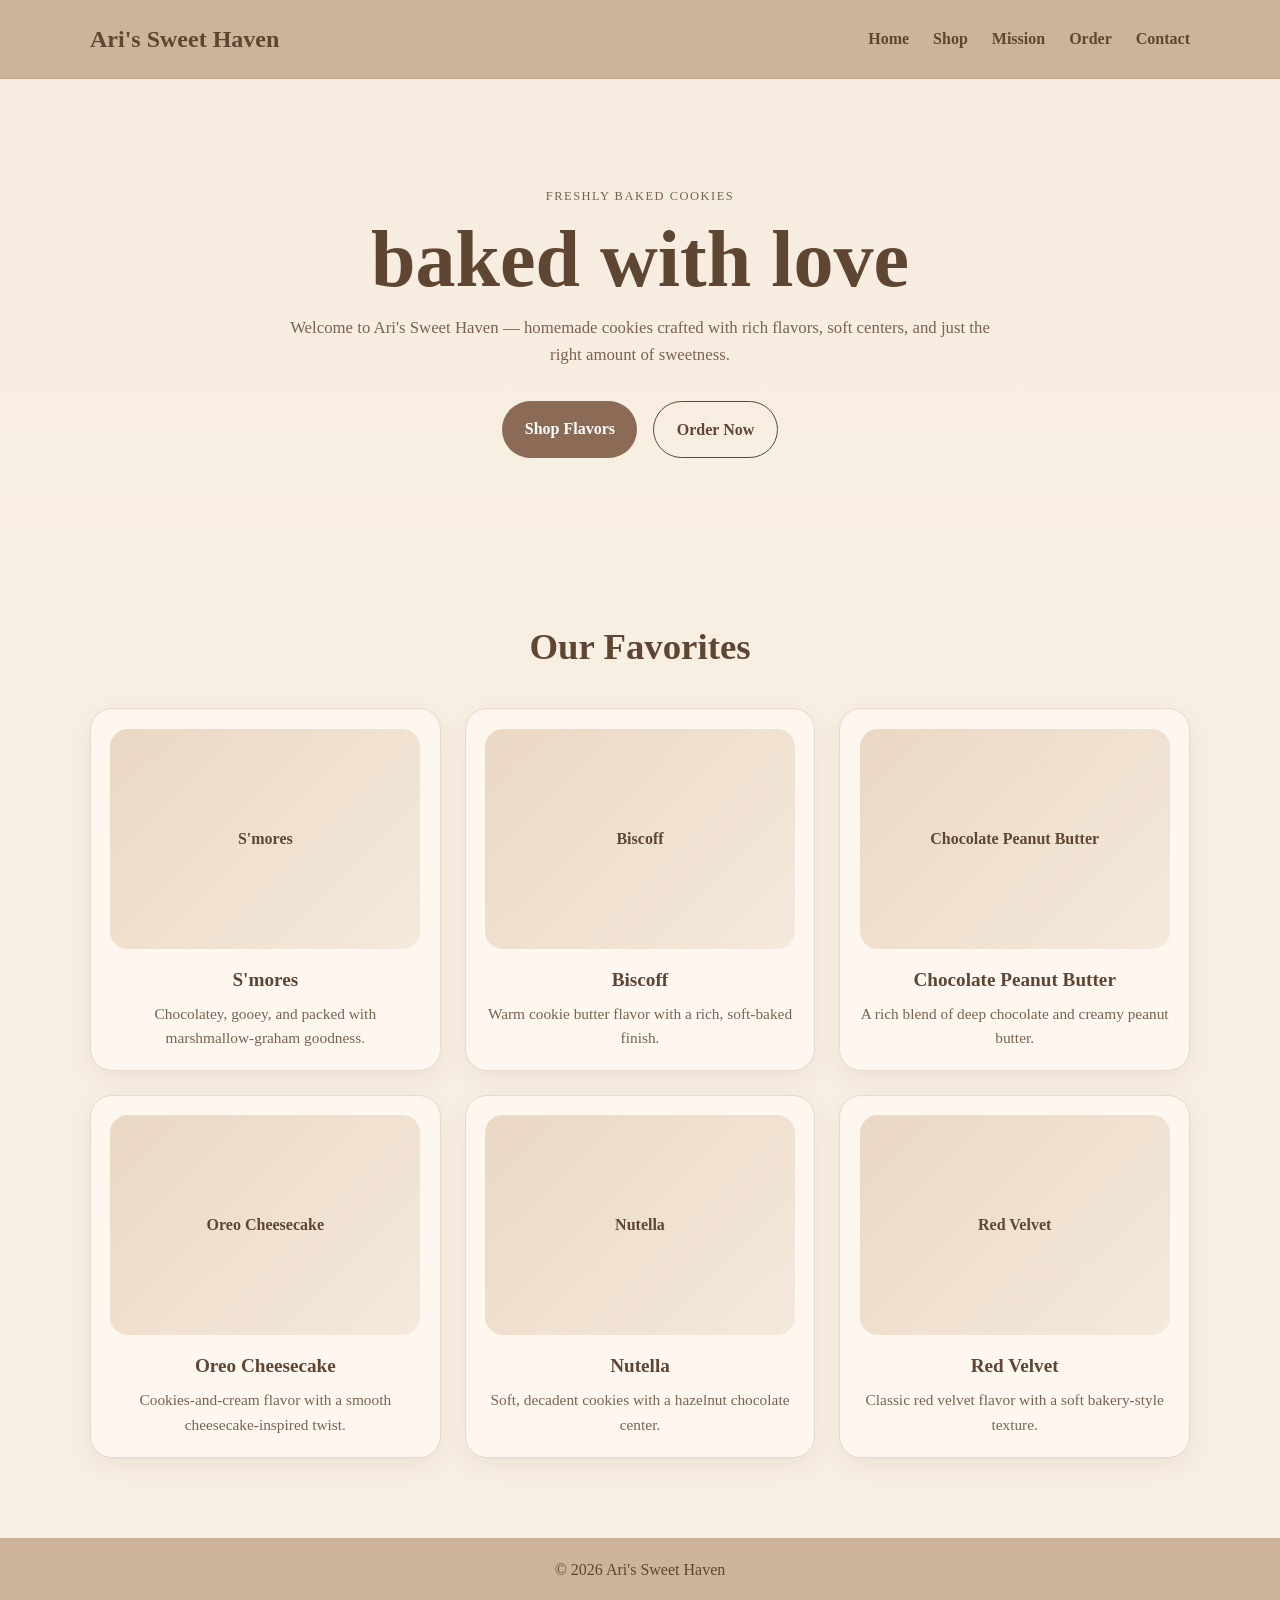
==== index.html @ 971fd6a3 "Restore website to previous version" ====
<!DOCTYPE html>
<html lang="en">
<head>
  <meta charset="UTF-8" />
  <meta name="viewport" content="width=device-width, initial-scale=1.0"/>
  <title>Ari's Sweet Haven</title>
  <link rel="stylesheet" href="styles.css" />
</head>
<body>

<header class="site-header">
  <div class="container nav">
    <a href="index.html" class="logo">Ari's Sweet Haven</a>

    <nav>
      <ul class="nav-links">
        <li><a href="index.html">Home</a></li>
        <li><a href="shop.html">Shop</a></li>
        <li><a href="mission.html">Mission</a></li>
        <li><a href="order.html">Order</a></li>
        <li><a href="contact.html">Contact</a></li>
      </ul>
    </nav>
  </div>
</header>

<main>
  <section class="hero">
    <div class="container hero-content">
      <p class="eyebrow">Freshly baked cookies</p>
      <h1>baked with love</h1>

      <p class="hero-text">
        Welcome to Ari's Sweet Haven — homemade cookies crafted with rich flavors,
        soft centers, and just the right amount of sweetness.
      </p>

      <div class="hero-buttons">
        <a href="shop.html" class="btn">Shop Flavors</a>
        <a href="order.html" class="btn btn-outline">Order Now</a>
      </div>
    </div>
  </section>

  <section class="favorites">
    <div class="container">
      <h2>Our Favorites</h2>

      <div class="card-grid">
        <article class="cookie-card">
          <div class="cookie-image placeholder">S'mores</div>
          <h3>S'mores</h3>
          <p>Chocolatey, gooey, and packed with marshmallow-graham goodness.</p>
        </article>

        <article class="cookie-card">
          <div class="cookie-image placeholder">Biscoff</div>
          <h3>Biscoff</h3>
          <p>Warm cookie butter flavor with a rich, soft-baked finish.</p>
        </article>

        <article class="cookie-card">
          <div class="cookie-image placeholder">Chocolate Peanut Butter</div>
          <h3>Chocolate Peanut Butter</h3>
          <p>A rich blend of deep chocolate and creamy peanut butter.</p>
        </article>

        <article class="cookie-card">
          <div class="cookie-image placeholder">Oreo Cheesecake</div>
          <h3>Oreo Cheesecake</h3>
          <p>Cookies-and-cream flavor with a smooth cheesecake-inspired twist.</p>
        </article>

        <article class="cookie-card">
          <div class="cookie-image placeholder">Nutella</div>
          <h3>Nutella</h3>
          <p>Soft, decadent cookies with a hazelnut chocolate center.</p>
        </article>

        <article class="cookie-card">
          <div class="cookie-image placeholder">Red Velvet</div>
          <h3>Red Velvet</h3>
          <p>Classic red velvet flavor with a soft bakery-style texture.</p>
        </article>
      </div>
    </div>
  </section>
</main>

<footer class="site-footer">
  <div class="container footer-content">
    <p>© 2026 Ari's Sweet Haven</p>
  </div>
</footer>

</body>
</html>
---- styles.css ----
:root {
  --bg: #f8efe3;
  --bg-soft: #fdf7f0;
  --header: #ccb39a;
  --text: #5f4632;
  --text-soft: #7a624f;
  --button: #8b6b55;
  --button-hover: #755742;
  --white: #ffffff;
  --border: #e8d9ca;
  --shadow: 0 8px 24px rgba(95, 70, 50, 0.08);
}

* {
  box-sizing: border-box;
}

html {
  scroll-behavior: smooth;
}

body {
  margin: 0;
  font-family: Georgia, "Times New Roman", serif;
  background-color: var(--bg);
  color: var(--text);
  line-height: 1.6;
}

img {
  max-width: 100%;
  display: block;
}

a {
  color: inherit;
  text-decoration: none;
}

.container {
  width: min(1100px, 92%);
  margin: 0 auto;
}

.site-header {
  background: var(--header);
  position: sticky;
  top: 0;
  z-index: 100;
  border-bottom: 1px solid rgba(95, 70, 50, 0.08);
}

.nav {
  display: flex;
  justify-content: space-between;
  align-items: center;
  min-height: 78px;
  gap: 2rem;
}

.logo {
  font-size: 1.5rem;
  font-weight: 700;
  color: var(--text);
}

.nav-links {
  display: flex;
  list-style: none;
  gap: 1.5rem;
  margin: 0;
  padding: 0;
}

.nav-links a {
  color: var(--text);
  font-weight: 600;
}

.nav-links a:hover {
  color: var(--white);
}

.hero {
  padding: 6rem 0 5rem;
  background: linear-gradient(to bottom, #f6ebde, #f8efe3);
  text-align: center;
}

.eyebrow,
.section-label {
  text-transform: uppercase;
  letter-spacing: 0.12em;
  font-size: 0.78rem;
  color: var(--text-soft);
  margin-bottom: 0.75rem;
}

.hero h1 {
  font-size: clamp(2.8rem, 7vw, 5rem);
  line-height: 1;
  margin: 0 0 1rem;
  text-transform: lowercase;
}

.hero-text {
  max-width: 700px;
  margin: 0 auto 2rem;
  font-size: 1.05rem;
  color: var(--text-soft);
}

.hero-buttons {
  display: flex;
  justify-content: center;
  gap: 1rem;
  flex-wrap: wrap;
}

.btn {
  display: inline-block;
  background: var(--button);
  color: var(--white);
  padding: 0.9rem 1.4rem;
  border-radius: 999px;
  font-weight: 600;
  transition: 0.2s ease;
}

.btn:hover {
  background: var(--button-hover);
}

.btn-outline {
  background: transparent;
  color: var(--text);
  border: 1px solid var(--text);
}

.btn-outline:hover {
  background: var(--text);
  color: var(--white);
}

.favorites,
.about,
.contact {
  padding: 5rem 0;
}

.favorites h2,
.about h2,
.contact h2 {
  text-align: center;
  font-size: 2.3rem;
  margin-top: 0;
  margin-bottom: 2rem;
}

.card-grid {
  display: grid;
  grid-template-columns: repeat(3, minmax(0, 1fr));
  gap: 1.5rem;
}

.cookie-card {
  background: var(--bg-soft);
  border: 1px solid var(--border);
  border-radius: 22px;
  padding: 1.2rem;
  box-shadow: var(--shadow);
  text-align: center;
}

.cookie-image {
  height: 220px;
  border-radius: 18px;
  margin-bottom: 1rem;
  display: grid;
  place-items: center;
  font-weight: 700;
  color: var(--text);
}

.placeholder {
  background:
    linear-gradient(135deg, #ead8c3, #f5e9dc);
}

.cookie-card h3 {
  margin: 0.4rem 0;
  font-size: 1.2rem;
}

.cookie-card p {
  margin: 0;
  color: var(--text-soft);
  font-size: 0.96rem;
}

.about-box,
.contact-box {
  background: var(--bg-soft);
  border: 1px solid var(--border);
  border-radius: 24px;
  box-shadow: var(--shadow);
  padding: 2.5rem;
  max-width: 900px;
  margin: 0 auto;
}

.about-box h2,
.contact-box h2 {
  text-align: left;
  margin-bottom: 1rem;
}

.contact-box a[href^="mailto:"] {
  font-weight: 700;
}

.site-footer {
  background: var(--header);
  padding: 1.2rem 0;
  text-align: center;
}

.footer-content p {
  margin: 0;
  color: var(--text);
}

@media (max-width: 900px) {
  .card-grid {
    grid-template-columns: repeat(2, minmax(0, 1fr));
  }
}

@media (max-width: 700px) {
  .nav {
    flex-direction: column;
    justify-content: center;
    padding: 1rem 0;
  }

  .nav-links {
    flex-wrap: wrap;
    justify-content: center;
    gap: 0.9rem 1.2rem;
  }

  .card-grid {
    grid-template-columns: 1fr;
  }

  .hero {
    padding-top: 4.5rem;
  }
}
.order-section {
  background-color: #f8f1e7;
  padding: 60px 20px;
}

.order-container {
  max-width: 1200px;
  margin: 0 auto;
}

.order-section h2 {
  text-align: center;
  font-size: 2.2rem;
  color: #7a5c4b;
  margin-bottom: 10px;
}

.order-intro {
  text-align: center;
  max-width: 700px;
  margin: 0 auto 40px;
  color: #6d5a4d;
  line-height: 1.6;
}

.shop-grid {
  display: grid;
  grid-template-columns: 1.2fr 1fr;
  gap: 30px;
}

.products {
  display: grid;
  grid-template-columns: repeat(auto-fit, minmax(220px, 1fr));
  gap: 20px;
}

.product-card,
.cart-box,
.order-form {
  background: #fffaf5;
  border: 1px solid #e7d8c8;
  border-radius: 18px;
  padding: 20px;
  box-shadow: 0 6px 18px rgba(0, 0, 0, 0.05);
}

.product-card h3,
.cart-box h3,
.order-form h3 {
  color: #7a5c4b;
  margin-bottom: 10px;
}

.product-card p,
.cart-box p,
.order-form label,
.payment-info p {
  color: #5f4a3d;
}

.price {
  font-weight: bold;
  margin: 12px 0;
}

.product-card button,
.checkout-btn,
.submit-order-btn {
  background-color: #b69072;
  color: white;
  border: none;
  border-radius: 999px;
  padding: 12px 18px;
  cursor: pointer;
  font-size: 0.95rem;
  transition: 0.2s ease;
}

.product-card button:hover,
.checkout-btn:hover,
.submit-order-btn:hover {
  opacity: 0.9;
}

.cart-form-wrap {
  display: flex;
  flex-direction: column;
  gap: 20px;
}

.order-form {
  display: flex;
  flex-direction: column;
  gap: 10px;
}

.order-form input,
.order-form textarea,
.order-form select {
  padding: 12px;
  border: 1px solid #d9c7b6;
  border-radius: 10px;
  font-size: 1rem;
  background: white;
}

.cart-summary {
  margin-top: 20px;
  padding-top: 15px;
  border-top: 1px solid #e7d8c8;
}

.payment-info {
  background: #f3e7db;
  border-radius: 12px;
  padding: 14px;
  margin: 10px 0;
}

.hidden {
  display: none;
}

.order-message {
  margin-top: 10px;
  padding: 14px;
  border-radius: 12px;
  background: #efe2d4;
  color: #6a4f3f;
  display: none;
}

.cart-item {
  display: flex;
  justify-content: space-between;
  align-items: center;
  margin-bottom: 10px;
  gap: 10px;
}

.cart-item button {
  background: #d7b8a0;
  color: white;
  border: none;
  border-radius: 8px;
  padding: 6px 10px;
  cursor: pointer;
}

@media (max-width: 900px) {
  .shop-grid {
    grid-template-columns: 1fr;
  }
}
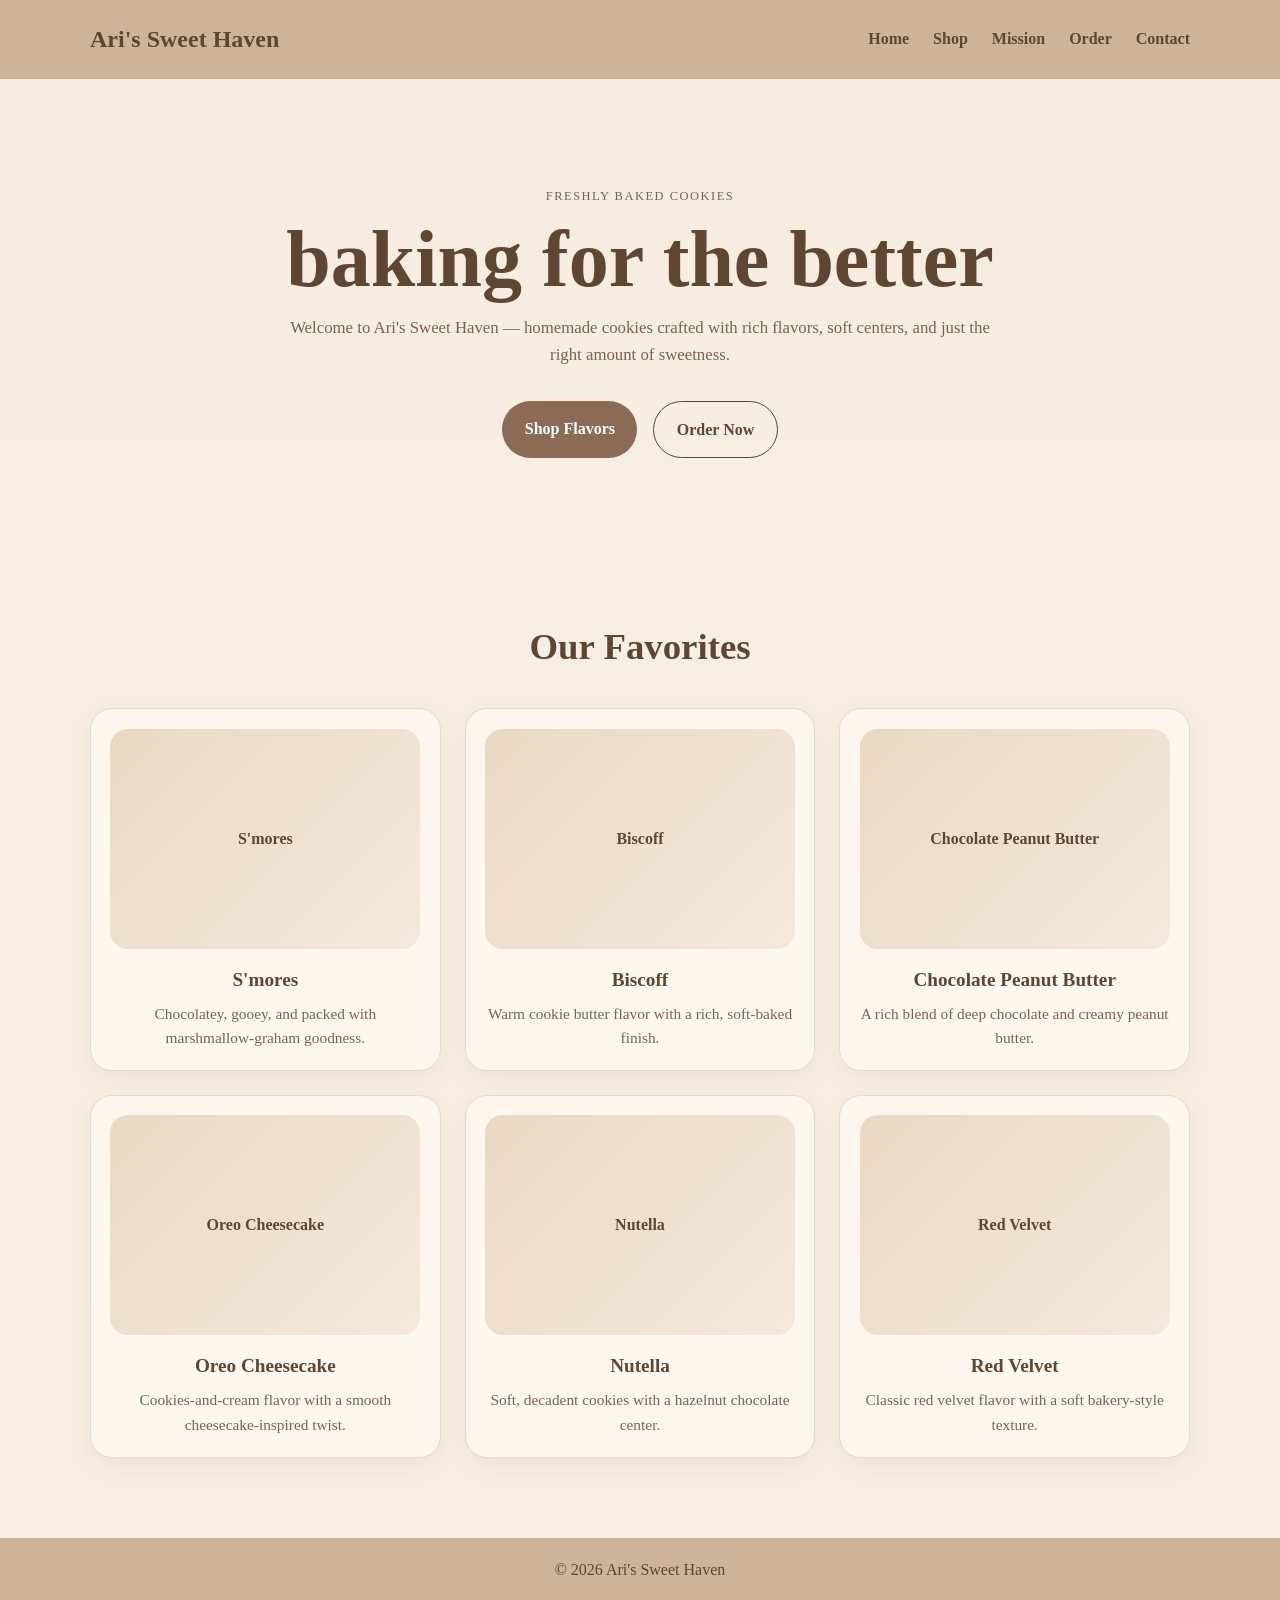
==== commit 785f914e: ""baked with love" to "baking for the better"" ====
--- a/index.html
+++ b/index.html
@@ -28,7 +28,7 @@
   <section class="hero">
     <div class="container hero-content">
       <p class="eyebrow">Freshly baked cookies</p>
-      <h1>baked with love</h1>
+      <h1>baking for the better</h1>
 
       <p class="hero-text">
         Welcome to Ari's Sweet Haven — homemade cookies crafted with rich flavors,
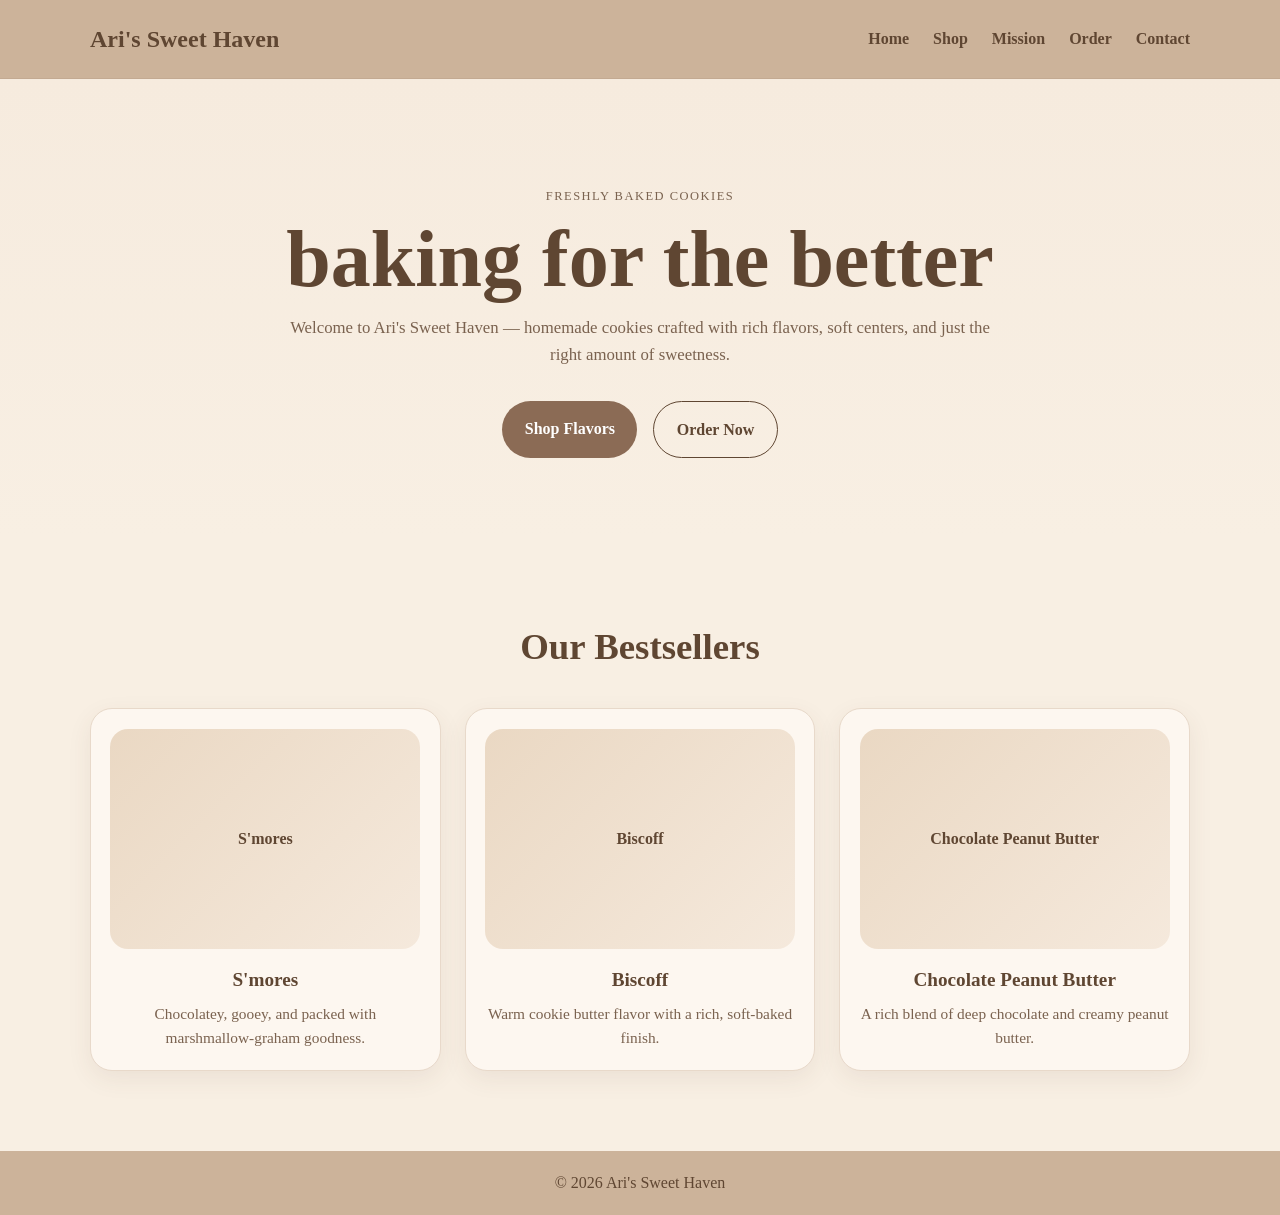
==== commit 71c573cf: "Changed the homepage "Our Favorites" to "Best Sellers" and rearranged the cookie options (Kept 3 bes" ====
--- a/index.html
+++ b/index.html
@@ -44,7 +44,7 @@
 
   <section class="favorites">
     <div class="container">
-      <h2>Our Favorites</h2>
+      <h2>Our Bestsellers</h2>
 
       <div class="card-grid">
         <article class="cookie-card">
@@ -65,22 +65,6 @@
           <p>A rich blend of deep chocolate and creamy peanut butter.</p>
         </article>
 
-        <article class="cookie-card">
-          <div class="cookie-image placeholder">Oreo Cheesecake</div>
-          <h3>Oreo Cheesecake</h3>
-          <p>Cookies-and-cream flavor with a smooth cheesecake-inspired twist.</p>
-        </article>
-
-        <article class="cookie-card">
-          <div class="cookie-image placeholder">Nutella</div>
-          <h3>Nutella</h3>
-          <p>Soft, decadent cookies with a hazelnut chocolate center.</p>
-        </article>
-
-        <article class="cookie-card">
-          <div class="cookie-image placeholder">Red Velvet</div>
-          <h3>Red Velvet</h3>
-          <p>Classic red velvet flavor with a soft bakery-style texture.</p>
         </article>
       </div>
     </div>
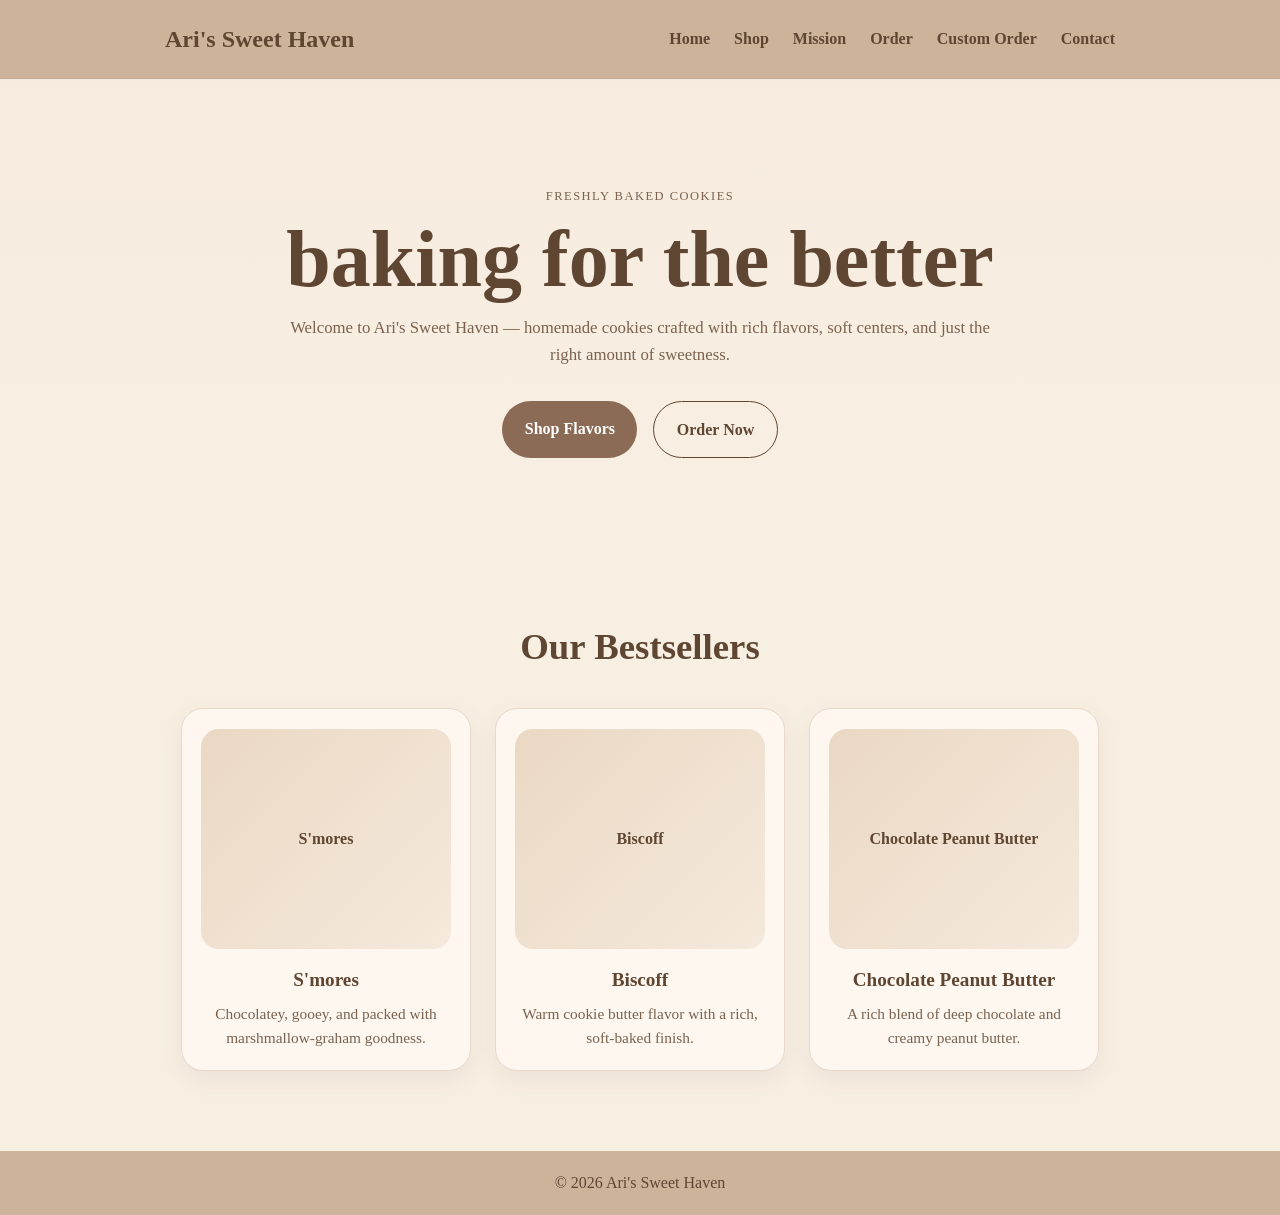
==== commit 60581c7f: "Added custom order page" ====
--- a/index.html
+++ b/index.html
@@ -18,6 +18,7 @@
         <li><a href="shop.html">Shop</a></li>
         <li><a href="mission.html">Mission</a></li>
         <li><a href="order.html">Order</a></li>
+        <li><a href="custom-order.html">Custom Order</a></li>
         <li><a href="contact.html">Contact</a></li>
       </ul>
     </nav>
@@ -64,8 +65,6 @@
           <h3>Chocolate Peanut Butter</h3>
           <p>A rich blend of deep chocolate and creamy peanut butter.</p>
         </article>
-
-        </article>
       </div>
     </div>
   </section>
--- a/styles.css
+++ b/styles.css
@@ -16,10 +16,12 @@
 }
 
 html {
+  height: 100%;
   scroll-behavior: smooth;
 }
 
 body {
+  min-height: 100vh;
   margin: 0;
   font-family: Georgia, "Times New Roman", serif;
   background-color: var(--bg);
@@ -27,6 +29,20 @@
   line-height: 1.6;
 }
 
+body.short-page {
+  min-height: 100vh;
+  display: flex;
+  flex-direction: column;
+}
+
+body.short-page main {
+  flex: 1;
+}
+
+body.short-page .site-footer {
+  margin-top: auto;
+}
+
 img {
   max-width: 100%;
   display: block;
@@ -38,7 +54,7 @@
 }
 
 .container {
-  width: min(1100px, 92%);
+  width: min(950px, 92%);
   margin: 0 auto;
 }
 
@@ -157,13 +173,16 @@
   margin-bottom: 2rem;
 }
 
+/* Flavor card layout */
 .card-grid {
-  display: grid;
-  grid-template-columns: repeat(3, minmax(0, 1fr));
+  display: flex;
+  flex-wrap: wrap;
+  justify-content: center;
   gap: 1.5rem;
 }
 
 .cookie-card {
+  width: 290px;
   background: var(--bg-soft);
   border: 1px solid var(--border);
   border-radius: 22px;
@@ -173,18 +192,19 @@
 }
 
 .cookie-image {
+  width: 100%;
   height: 220px;
   border-radius: 18px;
   margin-bottom: 1rem;
   display: grid;
   place-items: center;
+  object-fit: cover;
   font-weight: 700;
   color: var(--text);
 }
 
 .placeholder {
-  background:
-    linear-gradient(135deg, #ead8c3, #f5e9dc);
+  background: linear-gradient(135deg, #ead8c3, #f5e9dc);
 }
 
 .cookie-card h3 {
@@ -230,33 +250,6 @@
   color: var(--text);
 }
 
-@media (max-width: 900px) {
-  .card-grid {
-    grid-template-columns: repeat(2, minmax(0, 1fr));
-  }
-}
-
-@media (max-width: 700px) {
-  .nav {
-    flex-direction: column;
-    justify-content: center;
-    padding: 1rem 0;
-  }
-
-  .nav-links {
-    flex-wrap: wrap;
-    justify-content: center;
-    gap: 0.9rem 1.2rem;
-  }
-
-  .card-grid {
-    grid-template-columns: 1fr;
-  }
-
-  .hero {
-    padding-top: 4.5rem;
-  }
-}
 .order-section {
   background-color: #f8f1e7;
   padding: 60px 20px;
@@ -408,7 +401,33 @@
 }
 
 @media (max-width: 900px) {
+  .cookie-card {
+    width: calc((100% - 1.5rem) / 2);
+  }
+
   .shop-grid {
     grid-template-columns: 1fr;
   }
+}
+
+@media (max-width: 700px) {
+  .nav {
+    flex-direction: column;
+    justify-content: center;
+    padding: 1rem 0;
+  }
+
+  .nav-links {
+    flex-wrap: wrap;
+    justify-content: center;
+    gap: 0.9rem 1.2rem;
+  }
+
+  .cookie-card {
+    width: 100%;
+  }
+
+  .hero {
+    padding-top: 4.5rem;
+  }
 }
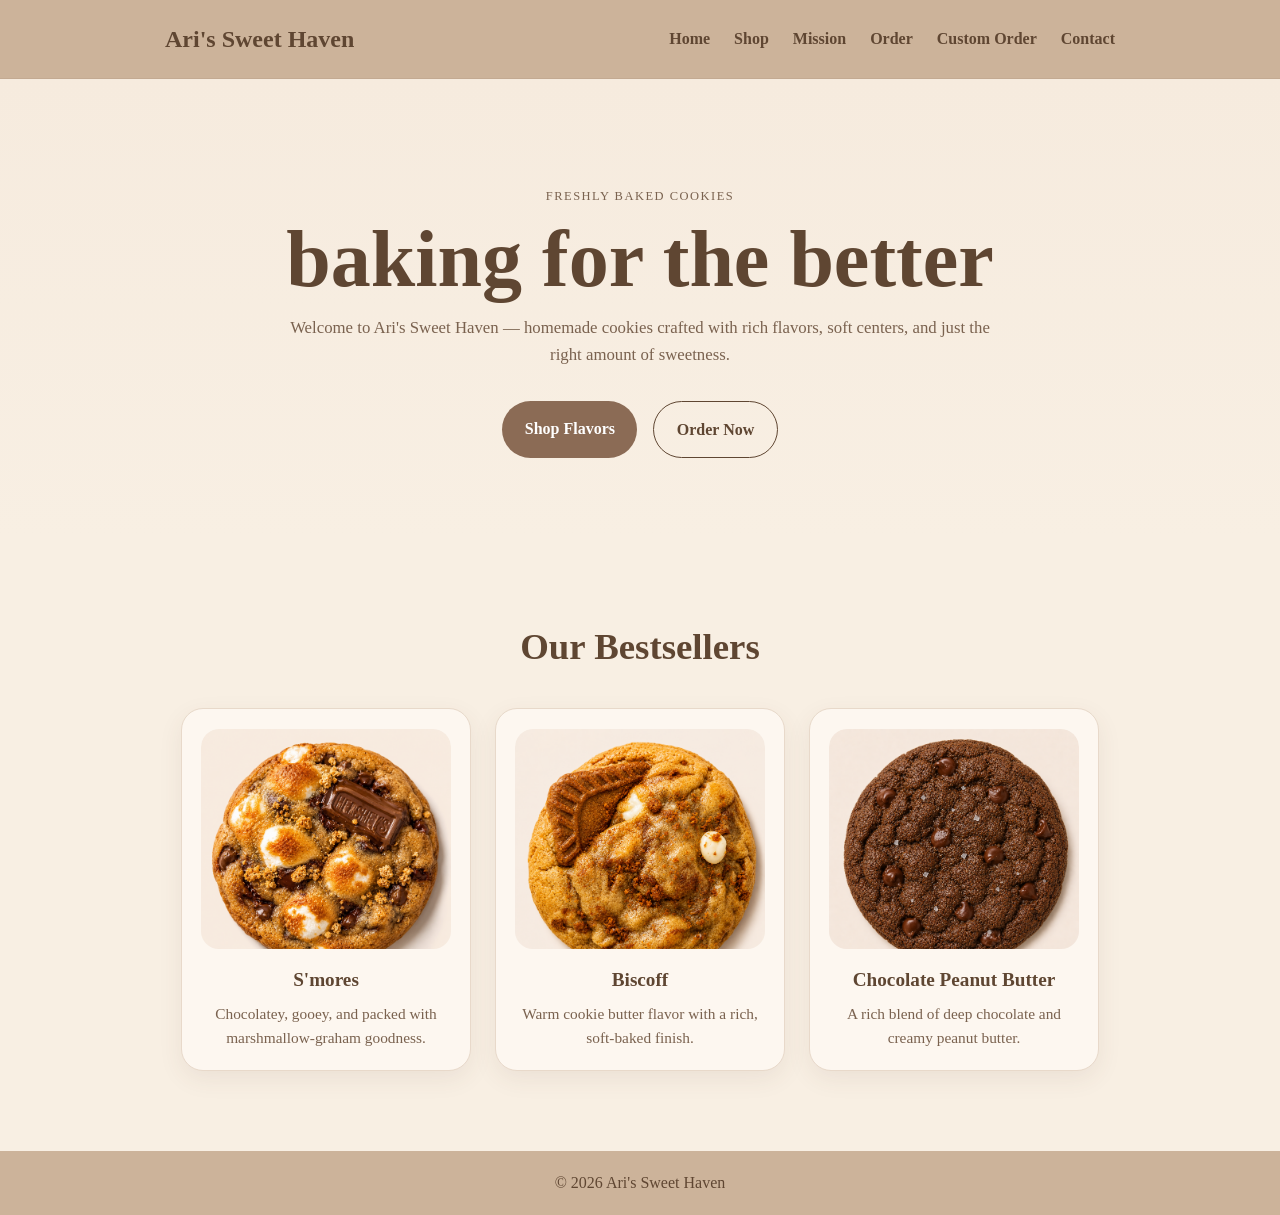
==== commit 383e603f: "Changed index.html to show the bestseller images." ====
--- a/index.html
+++ b/index.html
@@ -3,6 +3,7 @@
 <head>
   <meta charset="UTF-8" />
   <meta name="viewport" content="width=device-width, initial-scale=1.0"/>
+  <link rel="icon" type="image/png" href="apple-touch-icon.png" />
   <title>Ari's Sweet Haven</title>
   <link rel="stylesheet" href="styles.css" />
 </head>
@@ -49,19 +50,25 @@
 
       <div class="card-grid">
         <article class="cookie-card">
-          <div class="cookie-image placeholder">S'mores</div>
+          <div class="cookie-image">
+            <img src="images/smores.png" alt="S'mores cookie" />
+          </div>
           <h3>S'mores</h3>
           <p>Chocolatey, gooey, and packed with marshmallow-graham goodness.</p>
         </article>
 
         <article class="cookie-card">
-          <div class="cookie-image placeholder">Biscoff</div>
+          <div class="cookie-image">
+            <img src="images/biscoff.png" alt="Biscoff cookie" />
+          </div>
           <h3>Biscoff</h3>
           <p>Warm cookie butter flavor with a rich, soft-baked finish.</p>
         </article>
 
         <article class="cookie-card">
-          <div class="cookie-image placeholder">Chocolate Peanut Butter</div>
+          <div class="cookie-image">
+            <img src="images/chocolate-peanut-butter.png" alt="Chocolate Peanut Butter cookie" />
+          </div>
           <h3>Chocolate Peanut Butter</h3>
           <p>A rich blend of deep chocolate and creamy peanut butter.</p>
         </article>
--- a/styles.css
+++ b/styles.css
@@ -198,9 +198,16 @@
   margin-bottom: 1rem;
   display: grid;
   place-items: center;
+  overflow: hidden;
+  font-weight: 700;
+  color: var(--text);
+}
+
+.cookie-image img {
+  width: 100%;
+  height: 100%;
   object-fit: cover;
-  font-weight: 700;
-  color: var(--text);
+  border-radius: 18px;
 }
 
 .placeholder {
